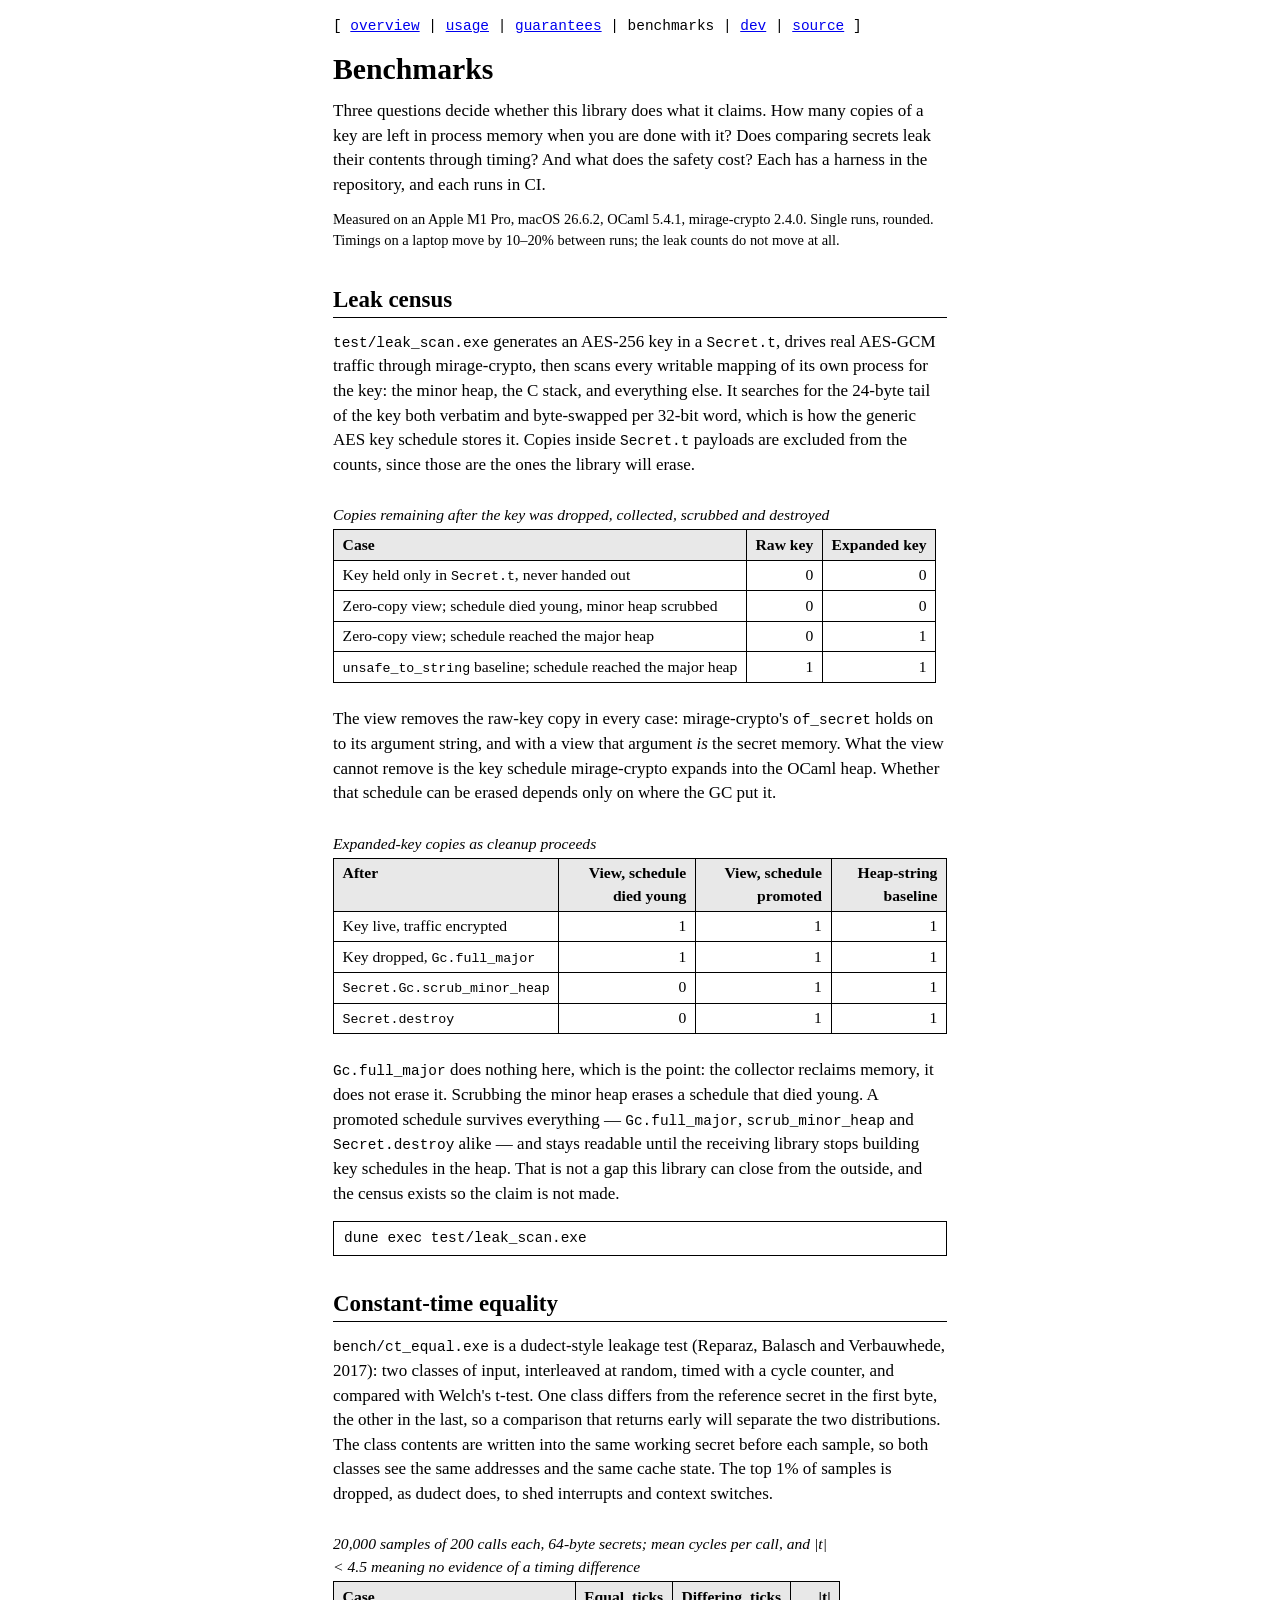
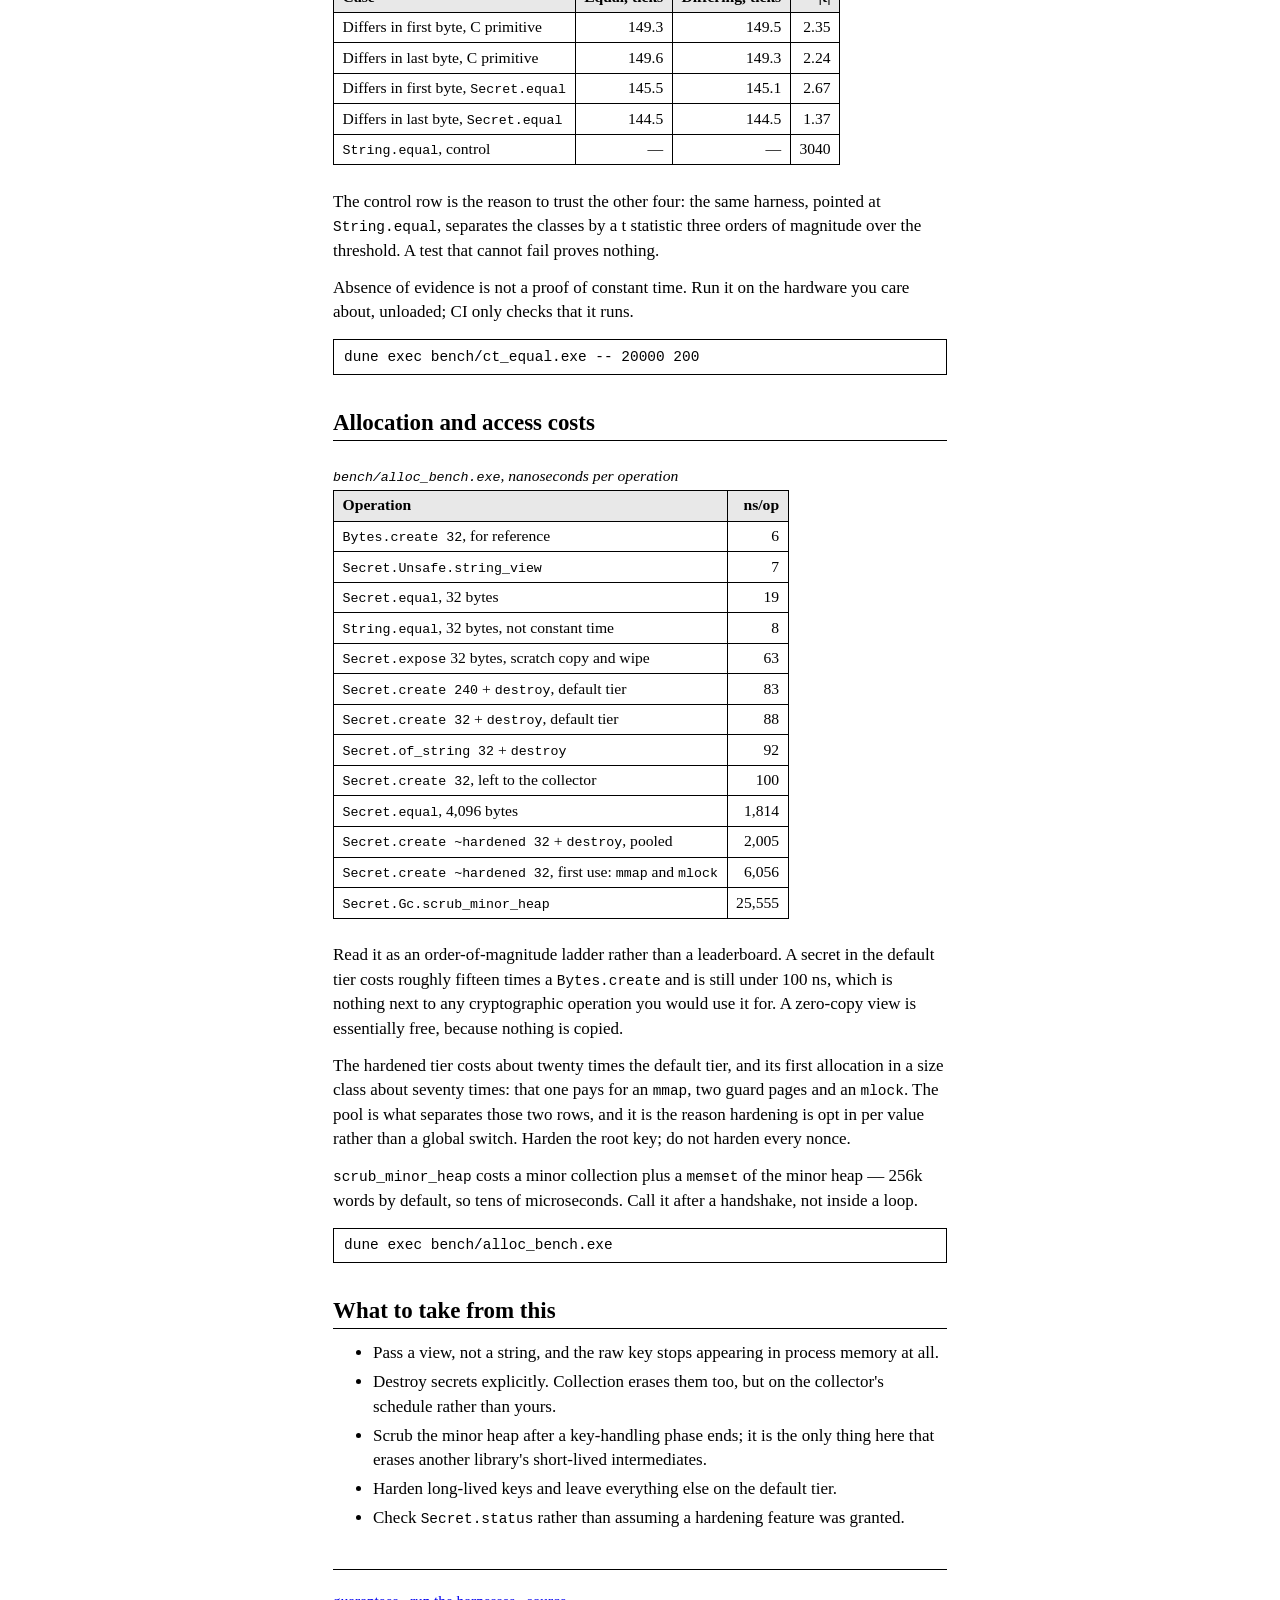
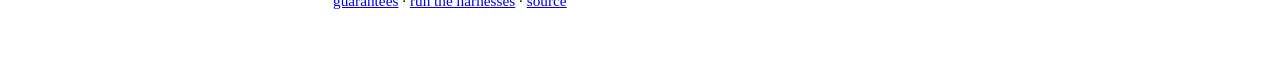
==== website/benchmarks.html @ d508fde1 "docs: add a static documentation website Five pages under website/, deployed to GitHub Pages from a " ====
<!doctype html>
<html lang="en">
  <head>
    <meta charset="utf-8">
    <meta name="viewport" content="width=device-width, initial-scale=1">
    <meta name="description" content="Measured results for the OCaml secret library: a process-memory leak census, a dudect constant-time test, and allocation costs.">
    <meta name="theme-color" content="#ffffff">
    <meta property="og:type" content="website">
    <meta property="og:title" content="secret benchmarks">
    <meta property="og:description" content="How many key copies survive in process memory, whether equality leaks timing, and what each tier costs.">
    <meta property="og:url" content="https://ville.dev/ocaml-secret/benchmarks.html">
    <meta name="twitter:card" content="summary">
    <meta name="twitter:title" content="secret benchmarks">
    <meta name="twitter:description" content="How many key copies survive in process memory, whether equality leaks timing, and what each tier costs.">
    <link rel="canonical" href="https://ville.dev/ocaml-secret/benchmarks.html">
    <link rel="stylesheet" href="styles.css">
    <title>secret benchmarks</title>
  </head>
  <body>
    <a class="skip-link" href="#content">Skip to content</a>
    <nav class="top" aria-label="Primary navigation">
      [ <a href="index.html">overview</a> |
      <a href="usage.html">usage</a> |
      <a href="guarantees.html">guarantees</a> |
      benchmarks |
      <a href="development.html">dev</a> |
      <a href="https://github.com/thevilledev/ocaml-secret">source</a> ]
    </nav>

    <main id="content">
      <h1>Benchmarks</h1>

      <p>
        Three questions decide whether this library does what it claims. How
        many copies of a key are left in process memory when you are done with
        it? Does comparing secrets leak their contents through timing? And what
        does the safety cost? Each has a harness in the repository, and each
        runs in CI.
      </p>

      <p class="fine">
        Measured on an Apple M1 Pro, macOS 26.6.2, OCaml 5.4.1, mirage-crypto
        2.4.0. Single runs, rounded. Timings on a laptop move by 10&ndash;20%
        between runs; the leak counts do not move at all.
      </p>

      <h2 id="census">Leak census</h2>

      <p>
        <code>test/leak_scan.exe</code> generates an AES-256 key in a
        <code>Secret.t</code>, drives real AES-GCM traffic through
        mirage-crypto, then scans every writable mapping of its own process for
        the key: the minor heap, the C stack, and everything else. It searches
        for the 24-byte tail of the key both verbatim and byte-swapped per
        32-bit word, which is how the generic AES key schedule stores it.
        Copies inside <code>Secret.t</code> payloads are excluded from the
        counts, since those are the ones the library will erase.
      </p>

      <div class="table-scroll">
        <table>
          <caption>Copies remaining after the key was dropped, collected, scrubbed and destroyed</caption>
          <thead>
            <tr>
              <th scope="col">Case</th>
              <th scope="col" class="n">Raw key</th>
              <th scope="col" class="n">Expanded key</th>
            </tr>
          </thead>
          <tbody>
            <tr><td>Key held only in <code>Secret.t</code>, never handed out</td><td class="n">0</td><td class="n">0</td></tr>
            <tr><td>Zero-copy view; schedule died young, minor heap scrubbed</td><td class="n">0</td><td class="n">0</td></tr>
            <tr><td>Zero-copy view; schedule reached the major heap</td><td class="n">0</td><td class="n">1</td></tr>
            <tr><td><code>unsafe_to_string</code> baseline; schedule reached the major heap</td><td class="n">1</td><td class="n">1</td></tr>
          </tbody>
        </table>
      </div>

      <p>
        The view removes the raw-key copy in every case: mirage-crypto's
        <code>of_secret</code> holds on to its argument string, and with a view
        that argument <em>is</em> the secret memory. What the view cannot remove
        is the key schedule mirage-crypto expands into the OCaml heap. Whether
        that schedule can be erased depends only on where the GC put it.
      </p>

      <div class="table-scroll">
        <table>
          <caption>Expanded-key copies as cleanup proceeds</caption>
          <thead>
            <tr>
              <th scope="col">After</th>
              <th scope="col" class="n">View, schedule died young</th>
              <th scope="col" class="n">View, schedule promoted</th>
              <th scope="col" class="n">Heap-string baseline</th>
            </tr>
          </thead>
          <tbody>
            <tr><td>Key live, traffic encrypted</td><td class="n">1</td><td class="n">1</td><td class="n">1</td></tr>
            <tr><td>Key dropped, <code>Gc.full_major</code></td><td class="n">1</td><td class="n">1</td><td class="n">1</td></tr>
            <tr><td><code>Secret.Gc.scrub_minor_heap</code></td><td class="n">0</td><td class="n">1</td><td class="n">1</td></tr>
            <tr><td><code>Secret.destroy</code></td><td class="n">0</td><td class="n">1</td><td class="n">1</td></tr>
          </tbody>
        </table>
      </div>

      <p>
        <code>Gc.full_major</code> does nothing here, which is the point: the
        collector reclaims memory, it does not erase it. Scrubbing the minor
        heap erases a schedule that died young. A promoted schedule survives
        everything &mdash; <code>Gc.full_major</code>,
        <code>scrub_minor_heap</code> and <code>Secret.destroy</code> alike
        &mdash; and stays readable until the receiving library stops building
        key schedules in the heap. That is not a gap this library can close from
        the outside, and the census exists so the claim is not made.
      </p>

      <pre><code>dune exec test/leak_scan.exe</code></pre>

      <h2 id="constant-time">Constant-time equality</h2>

      <p>
        <code>bench/ct_equal.exe</code> is a dudect-style leakage test
        (Reparaz, Balasch and Verbauwhede, 2017): two classes of input,
        interleaved at random, timed with a cycle counter, and compared with
        Welch's t-test. One class differs from the reference secret in the
        first byte, the other in the last, so a comparison that returns early
        will separate the two distributions. The class contents are written into
        the same working secret before each sample, so both classes see the same
        addresses and the same cache state. The top 1% of samples is dropped, as
        dudect does, to shed interrupts and context switches.
      </p>

      <div class="table-scroll">
        <table>
          <caption>20,000 samples of 200 calls each, 64-byte secrets; mean cycles per call, and |t| &lt; 4.5 meaning no evidence of a timing difference</caption>
          <thead>
            <tr>
              <th scope="col">Case</th>
              <th scope="col" class="n">Equal, ticks</th>
              <th scope="col" class="n">Differing, ticks</th>
              <th scope="col" class="n">|t|</th>
            </tr>
          </thead>
          <tbody>
            <tr><td>Differs in first byte, C primitive</td><td class="n">149.3</td><td class="n">149.5</td><td class="n">2.35</td></tr>
            <tr><td>Differs in last byte, C primitive</td><td class="n">149.6</td><td class="n">149.3</td><td class="n">2.24</td></tr>
            <tr><td>Differs in first byte, <code>Secret.equal</code></td><td class="n">145.5</td><td class="n">145.1</td><td class="n">2.67</td></tr>
            <tr><td>Differs in last byte, <code>Secret.equal</code></td><td class="n">144.5</td><td class="n">144.5</td><td class="n">1.37</td></tr>
            <tr><td><code>String.equal</code>, control</td><td class="n">&mdash;</td><td class="n">&mdash;</td><td class="n">3040</td></tr>
          </tbody>
        </table>
      </div>

      <p>
        The control row is the reason to trust the other four: the same harness,
        pointed at <code>String.equal</code>, separates the classes by a t
        statistic three orders of magnitude over the threshold. A test that
        cannot fail proves nothing.
      </p>

      <p>
        Absence of evidence is not a proof of constant time. Run it on the
        hardware you care about, unloaded; CI only checks that it runs.
      </p>

      <pre><code>dune exec bench/ct_equal.exe -- 20000 200</code></pre>

      <h2 id="allocation">Allocation and access costs</h2>

      <div class="table-scroll">
        <table>
          <caption><code>bench/alloc_bench.exe</code>, nanoseconds per operation</caption>
          <thead>
            <tr>
              <th scope="col">Operation</th>
              <th scope="col" class="n">ns/op</th>
            </tr>
          </thead>
          <tbody>
            <tr><td><code>Bytes.create 32</code>, for reference</td><td class="n">6</td></tr>
            <tr><td><code>Secret.Unsafe.string_view</code></td><td class="n">7</td></tr>
            <tr><td><code>Secret.equal</code>, 32 bytes</td><td class="n">19</td></tr>
            <tr><td><code>String.equal</code>, 32 bytes, not constant time</td><td class="n">8</td></tr>
            <tr><td><code>Secret.expose</code> 32 bytes, scratch copy and wipe</td><td class="n">63</td></tr>
            <tr><td><code>Secret.create 240</code> + <code>destroy</code>, default tier</td><td class="n">83</td></tr>
            <tr><td><code>Secret.create 32</code> + <code>destroy</code>, default tier</td><td class="n">88</td></tr>
            <tr><td><code>Secret.of_string 32</code> + <code>destroy</code></td><td class="n">92</td></tr>
            <tr><td><code>Secret.create 32</code>, left to the collector</td><td class="n">100</td></tr>
            <tr><td><code>Secret.equal</code>, 4,096 bytes</td><td class="n">1,814</td></tr>
            <tr><td><code>Secret.create ~hardened 32</code> + <code>destroy</code>, pooled</td><td class="n">2,005</td></tr>
            <tr><td><code>Secret.create ~hardened 32</code>, first use: <code>mmap</code> and <code>mlock</code></td><td class="n">6,056</td></tr>
            <tr><td><code>Secret.Gc.scrub_minor_heap</code></td><td class="n">25,555</td></tr>
          </tbody>
        </table>
      </div>

      <p>
        Read it as an order-of-magnitude ladder rather than a leaderboard. A
        secret in the default tier costs roughly fifteen times a
        <code>Bytes.create</code> and is still under 100&nbsp;ns, which is
        nothing next to any cryptographic operation you would use it for. A
        zero-copy view is essentially free, because nothing is copied.
      </p>

      <p>
        The hardened tier costs about twenty times the default tier, and its
        first allocation in a size class about seventy times: that one pays for
        an <code>mmap</code>, two guard pages and an <code>mlock</code>. The
        pool is what separates those two rows, and it is the reason hardening is
        opt in per value rather than a global switch. Harden the root key; do
        not harden every nonce.
      </p>

      <p>
        <code>scrub_minor_heap</code> costs a minor collection plus a
        <code>memset</code> of the minor heap &mdash; 256k words by default, so
        tens of microseconds. Call it after a handshake, not inside a loop.
      </p>

      <pre><code>dune exec bench/alloc_bench.exe</code></pre>

      <h2 id="reading">What to take from this</h2>

      <ul>
        <li>Pass a view, not a string, and the raw key stops appearing in
          process memory at all.</li>
        <li>Destroy secrets explicitly. Collection erases them too, but on the
          collector's schedule rather than yours.</li>
        <li>Scrub the minor heap after a key-handling phase ends; it is the only
          thing here that erases another library's short-lived intermediates.</li>
        <li>Harden long-lived keys and leave everything else on the default
          tier.</li>
        <li>Check <code>Secret.status</code> rather than assuming a hardening
          feature was granted.</li>
      </ul>
    </main>

    <footer>
      <p>
        <a href="guarantees.html">guarantees</a> &middot;
        <a href="development.html">run the harnesses</a> &middot;
        <a href="https://github.com/thevilledev/ocaml-secret">source</a>
      </p>
    </footer>
  </body>
</html>
---- website/styles.css ----
/* secret — plain black-on-white documentation. */

* {
  box-sizing: border-box;
}

html {
  background: #fff;
  color: #000;
}

body {
  margin: 0 auto;
  padding: 0.75rem 1rem 3rem;
  max-width: 76ch;
  font-family: "Times New Roman", Times, serif;
  font-size: 1.0625rem;
  line-height: 1.45;
}

h1,
h2,
h3 {
  line-height: 1.2;
  margin: 1.5em 0 0.4em;
}

h1 {
  margin-top: 0.5em;
  font-size: 1.75em;
}

h2 {
  font-size: 1.35em;
  border-bottom: 1px solid #000;
  padding-bottom: 0.15em;
}

h3 {
  font-size: 1.1em;
}

p,
ul,
ol,
dl {
  margin: 0.7em 0;
}

li {
  margin: 0.25em 0;
}

a {
  color: #00e;
}

a:visited {
  color: #551a8b;
}

hr {
  border: 0;
  border-top: 1px solid #000;
  margin: 1.6em 0;
}

code,
pre,
samp,
kbd {
  font-family: ui-monospace, "SF Mono", Menlo, Consolas, "Liberation Mono", monospace;
  font-size: 0.85em;
}

pre {
  padding: 0.5em 0.7em;
  border: 1px solid #000;
  overflow-x: auto;
  line-height: 1.3;
}

pre code {
  font-size: 1em;
}

pre.plain {
  border: 0;
  padding: 0;
}

.banner {
  font-size: 0.75em;
  line-height: 1.15;
  margin: 0.6em 0 0;
}

@media (max-width: 480px) {
  .banner {
    font-size: 0.56em;
  }
}

nav.top {
  font-family: ui-monospace, "SF Mono", Menlo, Consolas, "Liberation Mono", monospace;
  font-size: 0.85em;
  margin: 0.25em 0 1em;
  overflow-x: auto;
  white-space: nowrap;
}

table {
  border-collapse: collapse;
  margin: 0.8em 0;
  font-size: 0.92em;
}

caption {
  caption-side: top;
  text-align: left;
  font-style: italic;
  padding: 0.15em 0;
}

th,
td {
  border: 1px solid #000;
  padding: 0.22em 0.55em;
  text-align: left;
  vertical-align: top;
}

thead th {
  background: #e8e8e8;
}

td.n,
th.n {
  text-align: right;
  font-variant-numeric: tabular-nums;
}

.table-scroll {
  overflow-x: auto;
}

.notice {
  border: 2px solid #000;
  padding: 0.5em 0.8em;
  margin: 1em 0;
}

.notice p {
  margin: 0.3em 0;
}

.fine {
  font-size: 0.85em;
}

footer {
  margin-top: 2.5em;
  border-top: 1px solid #000;
  padding-top: 0.6em;
  font-size: 0.9em;
}

.skip-link {
  position: absolute;
  left: -999px;
}

.skip-link:focus {
  position: static;
}
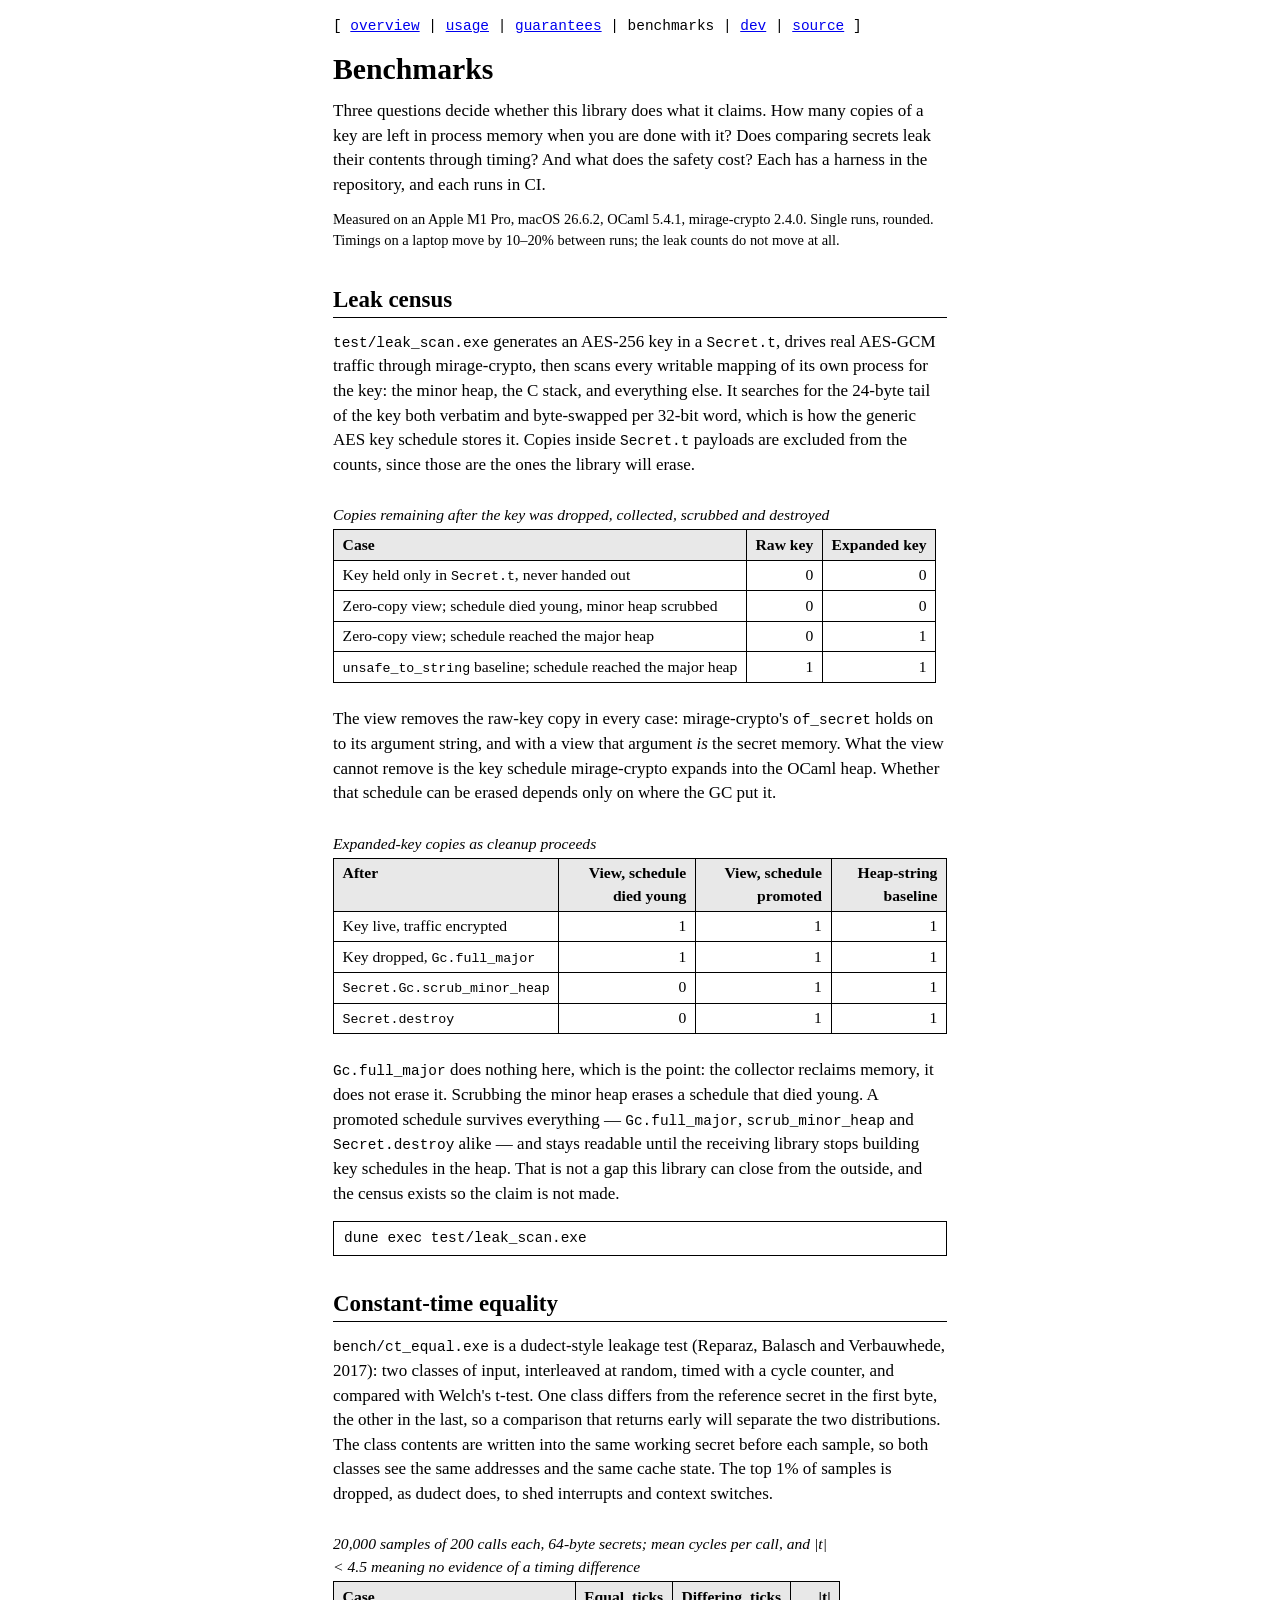
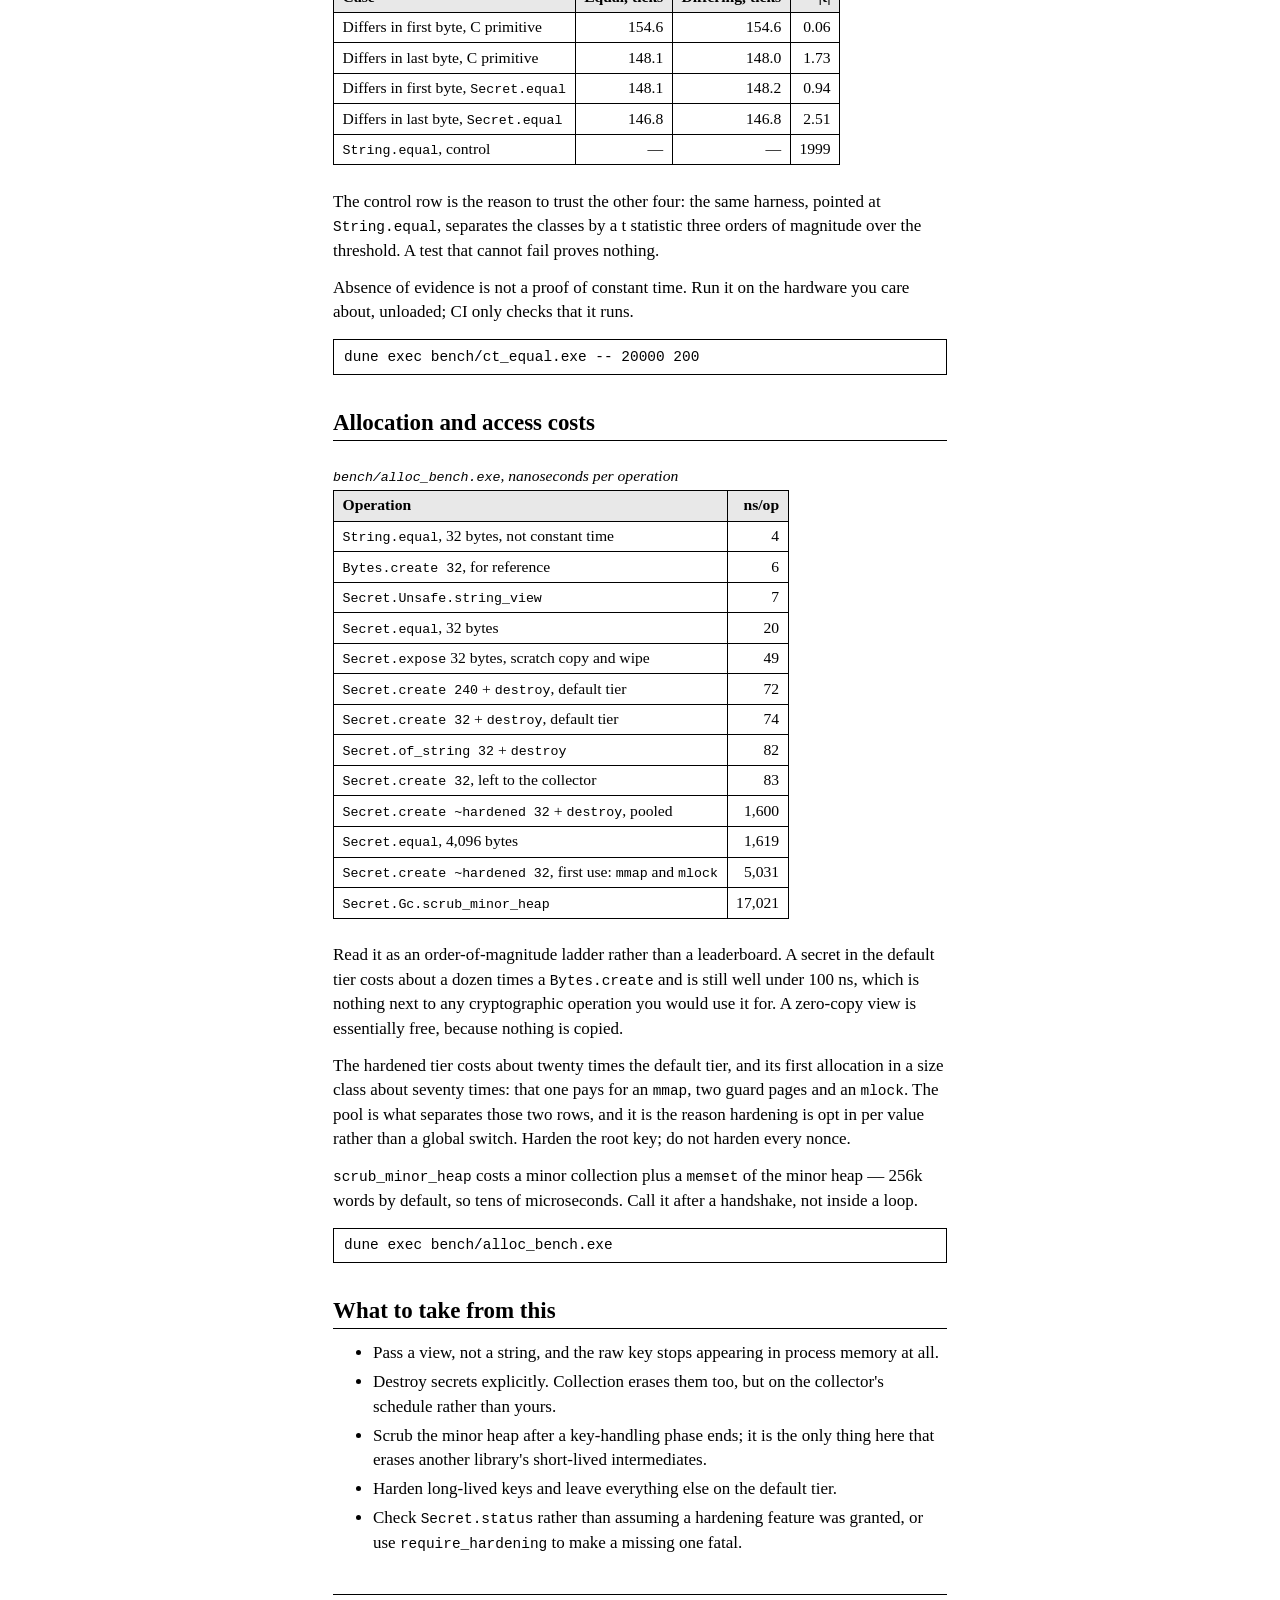
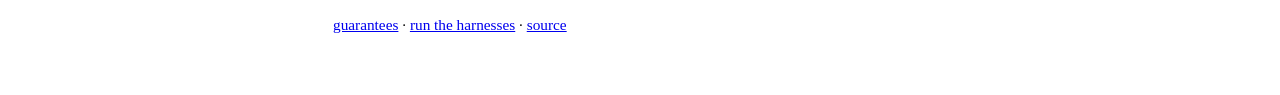
==== commit 1c7168ae: "docs: bring the website up to date with the current API The site was written against the API as it s" ====
--- a/website/benchmarks.html
+++ b/website/benchmarks.html
@@ -143,11 +143,11 @@
             </tr>
           </thead>
           <tbody>
-            <tr><td>Differs in first byte, C primitive</td><td class="n">149.3</td><td class="n">149.5</td><td class="n">2.35</td></tr>
-            <tr><td>Differs in last byte, C primitive</td><td class="n">149.6</td><td class="n">149.3</td><td class="n">2.24</td></tr>
-            <tr><td>Differs in first byte, <code>Secret.equal</code></td><td class="n">145.5</td><td class="n">145.1</td><td class="n">2.67</td></tr>
-            <tr><td>Differs in last byte, <code>Secret.equal</code></td><td class="n">144.5</td><td class="n">144.5</td><td class="n">1.37</td></tr>
-            <tr><td><code>String.equal</code>, control</td><td class="n">&mdash;</td><td class="n">&mdash;</td><td class="n">3040</td></tr>
+            <tr><td>Differs in first byte, C primitive</td><td class="n">154.6</td><td class="n">154.6</td><td class="n">0.06</td></tr>
+            <tr><td>Differs in last byte, C primitive</td><td class="n">148.1</td><td class="n">148.0</td><td class="n">1.73</td></tr>
+            <tr><td>Differs in first byte, <code>Secret.equal</code></td><td class="n">148.1</td><td class="n">148.2</td><td class="n">0.94</td></tr>
+            <tr><td>Differs in last byte, <code>Secret.equal</code></td><td class="n">146.8</td><td class="n">146.8</td><td class="n">2.51</td></tr>
+            <tr><td><code>String.equal</code>, control</td><td class="n">&mdash;</td><td class="n">&mdash;</td><td class="n">1999</td></tr>
           </tbody>
         </table>
       </div>
@@ -178,27 +178,27 @@
             </tr>
           </thead>
           <tbody>
+            <tr><td><code>String.equal</code>, 32 bytes, not constant time</td><td class="n">4</td></tr>
             <tr><td><code>Bytes.create 32</code>, for reference</td><td class="n">6</td></tr>
             <tr><td><code>Secret.Unsafe.string_view</code></td><td class="n">7</td></tr>
-            <tr><td><code>Secret.equal</code>, 32 bytes</td><td class="n">19</td></tr>
-            <tr><td><code>String.equal</code>, 32 bytes, not constant time</td><td class="n">8</td></tr>
-            <tr><td><code>Secret.expose</code> 32 bytes, scratch copy and wipe</td><td class="n">63</td></tr>
-            <tr><td><code>Secret.create 240</code> + <code>destroy</code>, default tier</td><td class="n">83</td></tr>
-            <tr><td><code>Secret.create 32</code> + <code>destroy</code>, default tier</td><td class="n">88</td></tr>
-            <tr><td><code>Secret.of_string 32</code> + <code>destroy</code></td><td class="n">92</td></tr>
-            <tr><td><code>Secret.create 32</code>, left to the collector</td><td class="n">100</td></tr>
-            <tr><td><code>Secret.equal</code>, 4,096 bytes</td><td class="n">1,814</td></tr>
-            <tr><td><code>Secret.create ~hardened 32</code> + <code>destroy</code>, pooled</td><td class="n">2,005</td></tr>
-            <tr><td><code>Secret.create ~hardened 32</code>, first use: <code>mmap</code> and <code>mlock</code></td><td class="n">6,056</td></tr>
-            <tr><td><code>Secret.Gc.scrub_minor_heap</code></td><td class="n">25,555</td></tr>
+            <tr><td><code>Secret.equal</code>, 32 bytes</td><td class="n">20</td></tr>
+            <tr><td><code>Secret.expose</code> 32 bytes, scratch copy and wipe</td><td class="n">49</td></tr>
+            <tr><td><code>Secret.create 240</code> + <code>destroy</code>, default tier</td><td class="n">72</td></tr>
+            <tr><td><code>Secret.create 32</code> + <code>destroy</code>, default tier</td><td class="n">74</td></tr>
+            <tr><td><code>Secret.of_string 32</code> + <code>destroy</code></td><td class="n">82</td></tr>
+            <tr><td><code>Secret.create 32</code>, left to the collector</td><td class="n">83</td></tr>
+            <tr><td><code>Secret.create ~hardened 32</code> + <code>destroy</code>, pooled</td><td class="n">1,600</td></tr>
+            <tr><td><code>Secret.equal</code>, 4,096 bytes</td><td class="n">1,619</td></tr>
+            <tr><td><code>Secret.create ~hardened 32</code>, first use: <code>mmap</code> and <code>mlock</code></td><td class="n">5,031</td></tr>
+            <tr><td><code>Secret.Gc.scrub_minor_heap</code></td><td class="n">17,021</td></tr>
           </tbody>
         </table>
       </div>
 
       <p>
         Read it as an order-of-magnitude ladder rather than a leaderboard. A
-        secret in the default tier costs roughly fifteen times a
-        <code>Bytes.create</code> and is still under 100&nbsp;ns, which is
+        secret in the default tier costs about a dozen times a
+        <code>Bytes.create</code> and is still well under 100&nbsp;ns, which is
         nothing next to any cryptographic operation you would use it for. A
         zero-copy view is essentially free, because nothing is copied.
       </p>
@@ -232,7 +232,8 @@
         <li>Harden long-lived keys and leave everything else on the default
           tier.</li>
         <li>Check <code>Secret.status</code> rather than assuming a hardening
-          feature was granted.</li>
+          feature was granted, or use <code>require_hardening</code> to make a
+          missing one fatal.</li>
       </ul>
     </main>
 
--- a/website/styles.css
+++ b/website/styles.css
@@ -84,21 +84,13 @@
   font-size: 1em;
 }
 
-pre.plain {
-  border: 0;
-  padding: 0;
-}
-
 .banner {
-  font-size: 0.75em;
-  line-height: 1.15;
-  margin: 0.6em 0 0;
-}
-
-@media (max-width: 480px) {
-  .banner {
-    font-size: 0.56em;
-  }
+  display: block;
+  width: 100%;
+  max-width: 610px;
+  height: auto;
+  margin: 0.9em 0 0.2em;
+  color: #000;
 }
 
 nav.top {
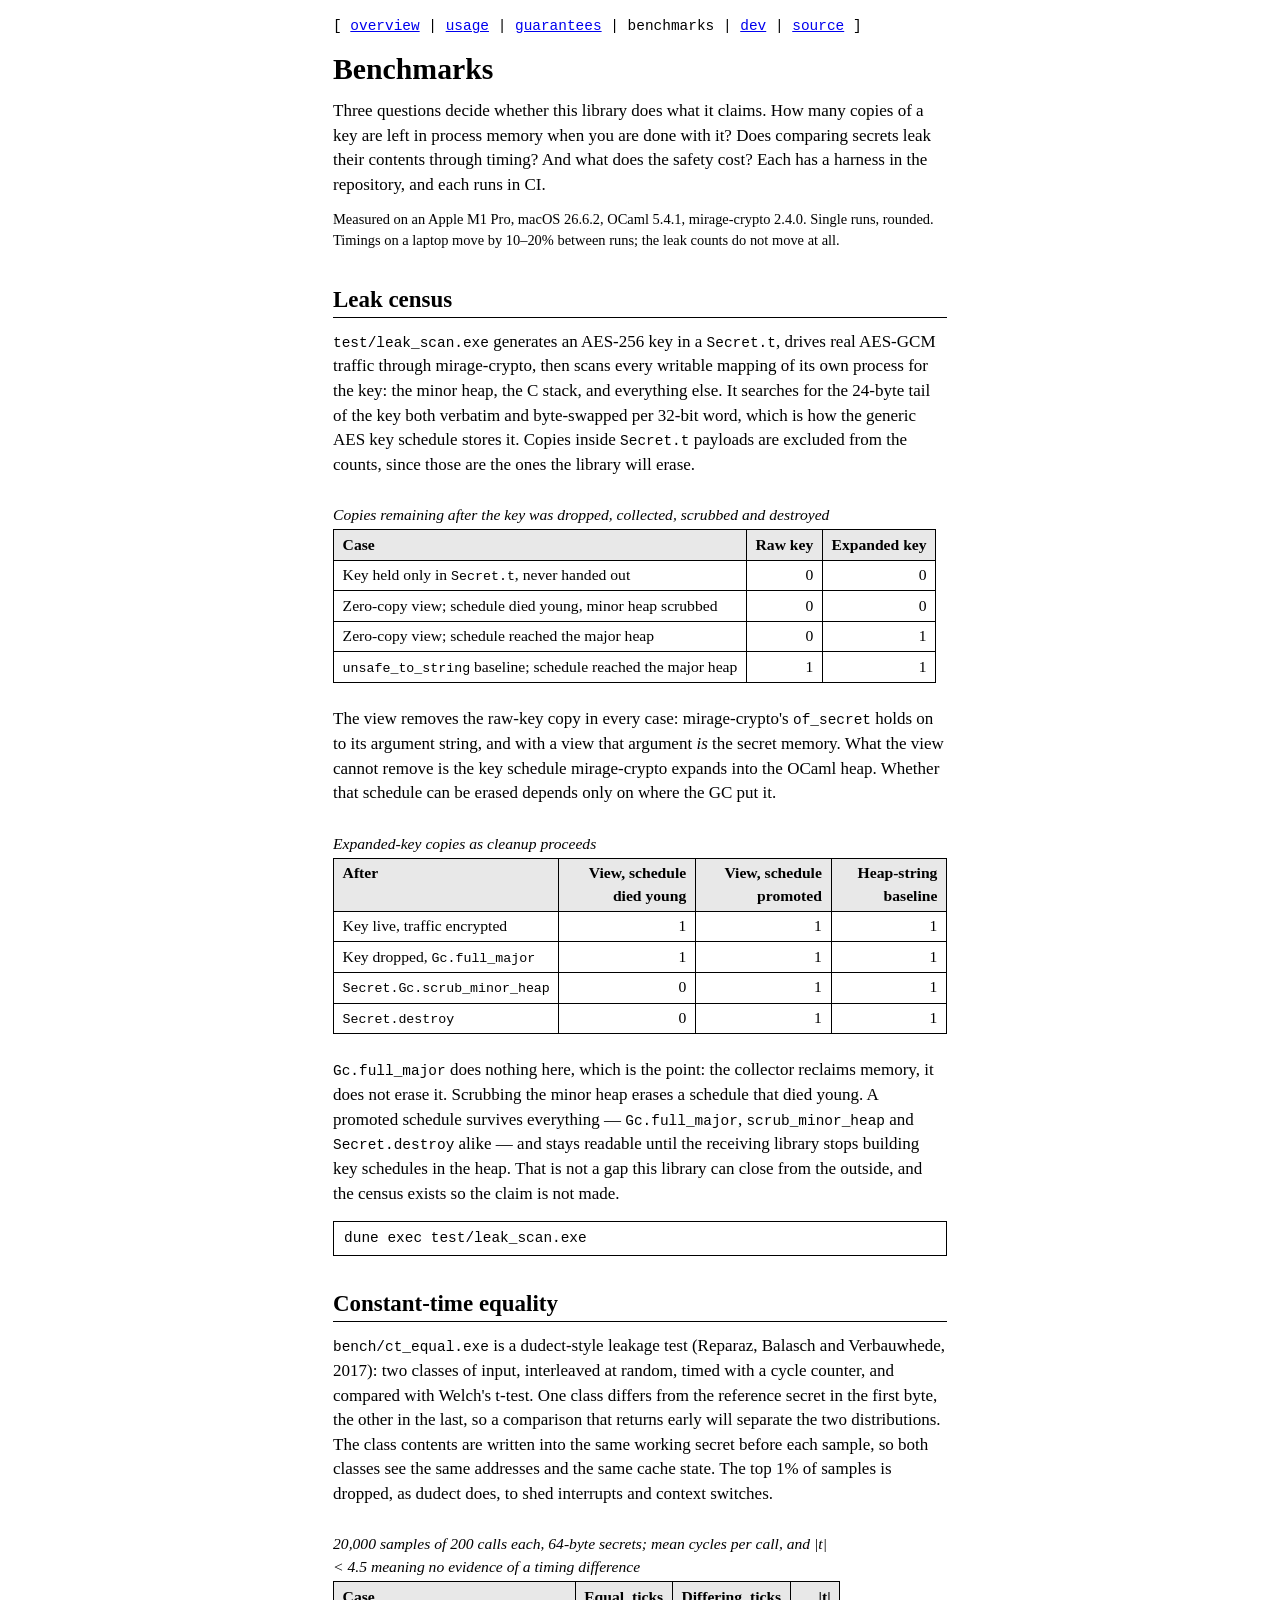
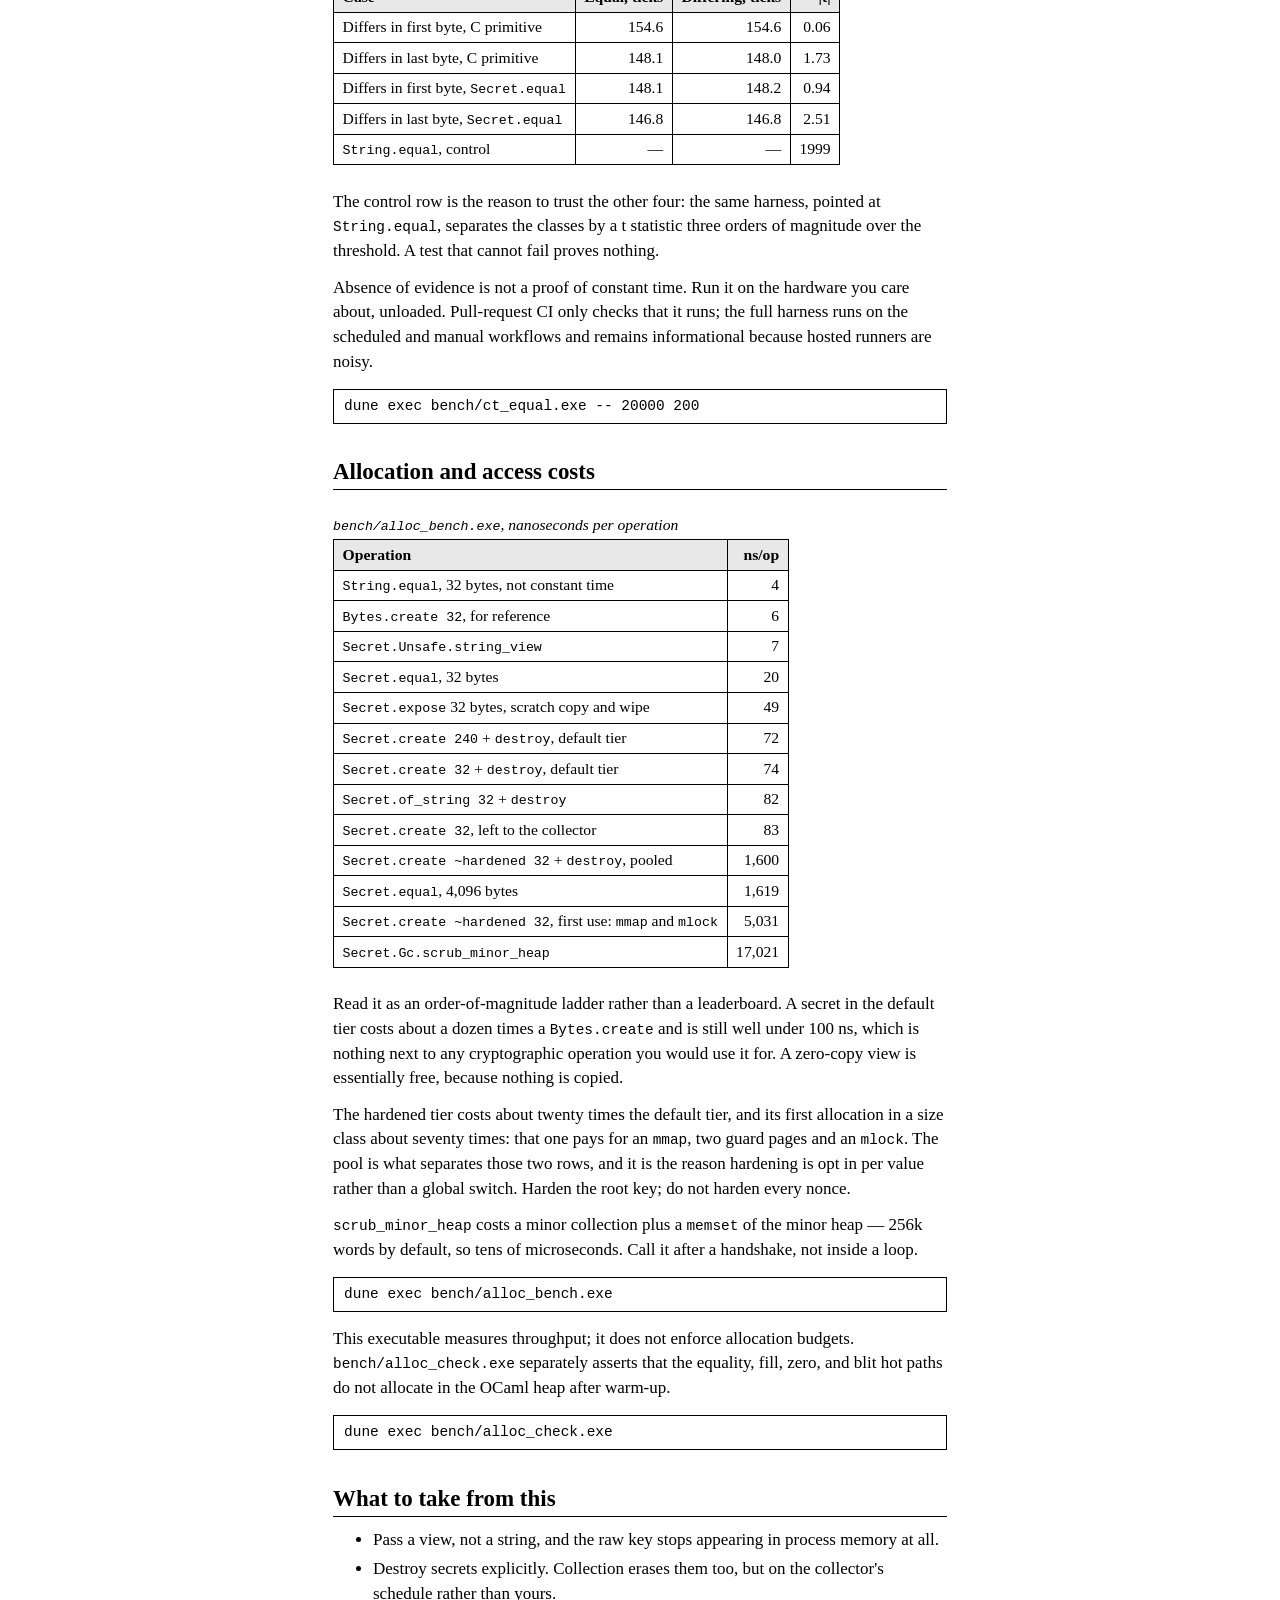
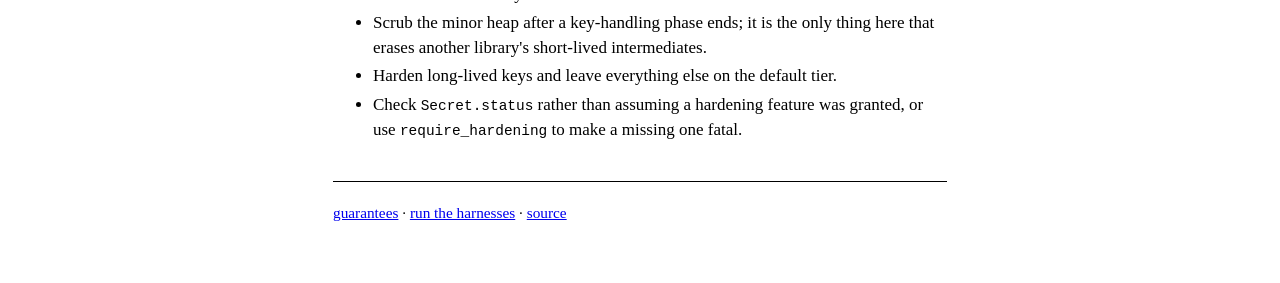
==== commit 499d5604: "ci: validate release compatibility Exercise every supported compiler minor and the bytecode and Flam" ====
--- a/website/benchmarks.html
+++ b/website/benchmarks.html
@@ -161,7 +161,9 @@
 
       <p>
         Absence of evidence is not a proof of constant time. Run it on the
-        hardware you care about, unloaded; CI only checks that it runs.
+        hardware you care about, unloaded. Pull-request CI only checks that it
+        runs; the full harness runs on the scheduled and manual workflows and
+        remains informational because hosted runners are noisy.
       </p>
 
       <pre><code>dune exec bench/ct_equal.exe -- 20000 200</code></pre>
@@ -219,6 +221,15 @@
       </p>
 
       <pre><code>dune exec bench/alloc_bench.exe</code></pre>
+
+      <p>
+        This executable measures throughput; it does not enforce allocation
+        budgets. <code>bench/alloc_check.exe</code> separately asserts that the
+        equality, fill, zero, and blit hot paths do not allocate in the OCaml
+        heap after warm-up.
+      </p>
+
+      <pre><code>dune exec bench/alloc_check.exe</code></pre>
 
       <h2 id="reading">What to take from this</h2>
 
